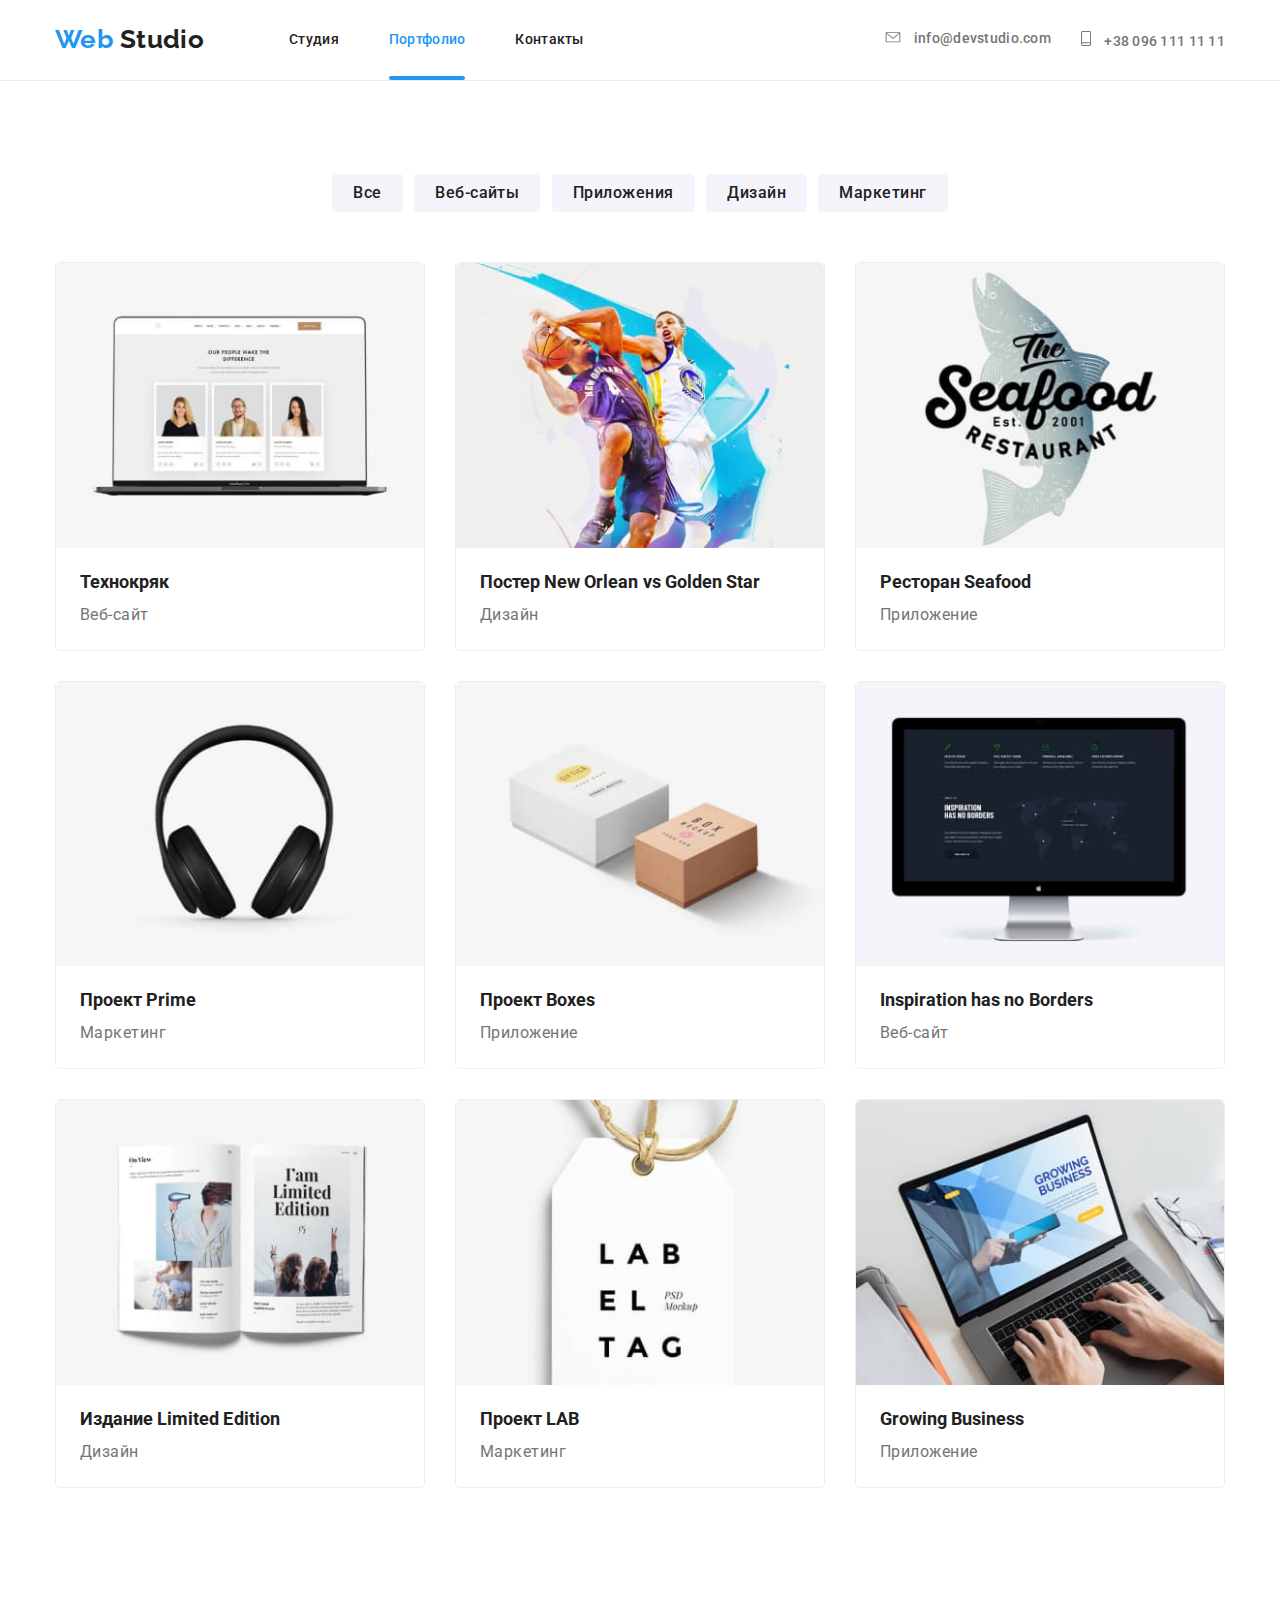
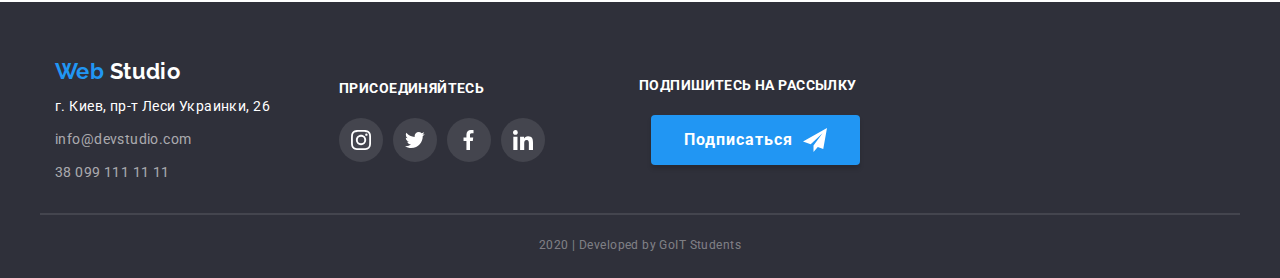
==== portfolio.html @ a3f56212 "Создан и склонирован новый репозиторий" ====
<!DOCTYPE html>
<html lang="en">
  <head>
    <meta charset="UTF-8" />
    <meta name="viewport" content="width=device-width, initial-scale=1.0" />
    <title>Portfolio</title>
    <link
      href="https://fonts.googleapis.com/css2?family=Raleway:wght@700&family=Roboto:wght@500;700;900&display=swap"
      rel="stylesheet"
    />
    <link
      rel="stylesheet"
      href="https://cdnjs.cloudflare.com/ajax/libs/modern-normalize/0.6.0/modern-normalize.min.css"
    />
    <link rel="stylesheet" href="./css/styles.css" />
  </head>
  <body class="body">
    <!--Заголовок-->
    <header class="page-header">
      <div class="container header-flex">
        <div class="header-nav">
          <!--Лого-->
          <nav class="main-nav">
            <a href="./index.html" class="logo">
              <span class="logo-accent">Web</span>
              Studio
            </a>

            <!--Ссылки-->
            <ul class="site-nav list">
              <li class="item">
                <a href="index.html" class="link">Студия</a>
              </li>
              <li class="item">
                <a href="portfolio.html" class="link current">Портфолио</a>
              </li>
              <li class="item"><a href="" class="link">Контакты</a></li>
            </ul>
          </nav>
        </div>

        <!--Контакты (форма)-->
        <ul class="auth-nav list">
          <li class="item">
            <a href="mailto:info@devstudio.com" class="link">
              <svg class="mailto" width="16px" height="11px">
                <use href="./images/sprite.svg#icon-mail"></use>
              </svg>
              info@devstudio.com</a
            >
          </li>
          <li class="item">
            <a href="tel:+380961111111" class="link">
              <svg class="mailto" width="10px" height="15px">
                <use href="./images/sprite.svg#icon-phone"></use>
              </svg>
              +38 096 111 11 11</a
            >
          </li>
        </ul>
      </div>
    </header>

    <main>
      <!--Главный блок-->
      <section class="portfolio">
        <div class="container">
          <!--Скрываемый заголовок-->
          <div class="button-nav">
            <button type="button" class="nav">Все</button>
            <button type="button" class="nav">Веб-сайты</button>
            <button type="button" class="nav">Приложения</button>
            <button type="button" class="nav">Дизайн</button>
            <button type="button" class="nav">Маркетинг</button>
          </div>

          <div class="web-blocks">
            <ul class="web-list list">
              <!--Веб-сайт-->
              <li class="block">
                <a href="" class="servises">
                  <img
                    src="./images/portfolio/texno.jpg"
                    alt="Лица"
                    width="370"
                    height="294"
                  />
                  <p class="desc">
                    Технокряк это современная площадка распространения
                    коронавируса. Компании используют эту платформу для
                    цифрового шпионажа и атак на защищённые сервера конкурентов.
                  </p>
                  <div class="block-content">
                    <h2 class="title">Технокряк</h2>
                    <p class="text">Веб-сайт</p>
                  </div>
                </a>
              </li>

              <!--Постер-->
              <li class="block">
                <a href="" class="servises">
                  <img
                    src="./images/portfolio/veb.jpg"
                    alt="Дизайн"
                    width="370"
                    height="294"
                  />
                  <p class="desc">
                    Технокряк это современная площадка распространения
                    коронавируса. Компании используют эту платформу для
                    цифрового шпионажа и атак на защищённые сервера конкурентов.
                  </p>
                  <div class="block-content">
                    <h2 class="title">Постер New Orlean vs Golden Star</h2>
                    <p class="text">Дизайн</p>
                  </div>
                </a>
              </li>

              <!--Ресторан-->
              <li class="block">
                <a href="" class="servises">
                  <img
                    src="./images/portfolio/restaurant.jpg"
                    alt="Ресторан"
                    width="370"
                    height="294"
                  />
                  <p class="desc">
                    Технокряк это современная площадка распространения
                    коронавируса. Компании используют эту платформу для
                    цифрового шпионажа и атак на защищённые сервера конкурентов.
                  </p>
                  <div class="block-content">
                    <h2 class="title">Ресторан Seafood</h2>
                    <p class="text">Приложение</p>
                  </div>
                </a>
              </li>

              <!--Маркетинг-->
              <li class="block">
                <a href="" class="servises">
                  <img
                    src="./images/portfolio/headphones.jpg"
                    alt="Наушники"
                    width="370"
                    height="294"
                  />
                  <p class="desc">
                    Технокряк это современная площадка распространения
                    коронавируса. Компании используют эту платформу для
                    цифрового шпионажа и атак на защищённые сервера конкурентов.
                  </p>
                  <div class="block-content">
                    <h2 class="title">Проект Prime</h2>
                    <p class="text">Маркетинг</p>
                  </div>
                </a>
              </li>

              <!--Приложение-->
              <li class="block">
                <a href="" class="servises">
                  <img
                    src="./images/portfolio/box.jpg"
                    alt="Коробки"
                    width="370"
                    height="294"
                  />
                  <p class="desc">
                    Технокряк это современная площадка распространения
                    коронавируса. Компании используют эту платформу для
                    цифрового шпионажа и атак на защищённые сервера конкурентов.
                  </p>
                  <div class="block-content">
                    <h2 class="title">Проект Boxes</h2>
                    <p class="text">Приложение</p>
                  </div>
                </a>
              </li>

              <!--Монитор-->
              <li class="block">
                <a href="" class="servises">
                  <img
                    src="./images/portfolio/monitor.jpg"
                    alt="Монитор"
                    width="370"
                    height="294"
                  />
                  <p class="desc">
                    Технокряк это современная площадка распространения
                    коронавируса. Компании используют эту платформу для
                    цифрового шпионажа и атак на защищённые сервера конкурентов.
                  </p>
                  <div class="block-content">
                    <h2 class="title">Inspiration has no Borders</h2>
                    <p class="text">Веб-сайт</p>
                  </div>
                </a>
              </li>

              <!--Журнал-->
              <li class="block">
                <a href="" class="servises">
                  <img
                    src="./images/portfolio/magazine.jpg"
                    alt="Журнал"
                    width="370"
                    height="294"
                  />
                  <p class="desc">
                    Технокряк это современная площадка распространения
                    коронавируса. Компании используют эту платформу для
                    цифрового шпионажа и атак на защищённые сервера конкурентов.
                  </p>
                  <div class="block-content">
                    <h2 class="title">Издание Limited Edition</h2>
                    <p class="text">Дизайн</p>
                  </div>
                </a>
              </li>

              <!--Ярлык-->
              <li class="block">
                <a href="" class="servises">
                  <img
                    src="./images/portfolio/label.jpg"
                    alt="Ярлык"
                    width="370"
                    height="294"
                  />
                  <p class="desc">
                    Технокряк это современная площадка распространения
                    коронавируса. Компании используют эту платформу для
                    цифрового шпионажа и атак на защищённые сервера конкурентов.
                  </p>
                  <div class="block-content">
                    <h2 class="title">Проект LAB</h2>
                    <p class="text">Маркетинг</p>
                  </div>
                </a>
              </li>

              <!--Ноут-->
              <li class="block">
                <a href="" class="servises list">
                  <img
                    src="./images/portfolio/laptop.jpg"
                    alt="Ноутбук"
                    width="370"
                    height="294"
                  />
                  <p class="desc">
                    Технокряк это современная площадка распространения
                    коронавируса. Компании используют эту платформу для
                    цифрового шпионажа и атак на защищённые сервера конкурентов.
                  </p>
                  <div class="block-content">
                    <h2 class="title">Growing Business</h2>
                    <p class="text">Приложение</p>
                  </div>
                </a>
              </li>
            </ul>
          </div>
        </div>
      </section>
    </main>

    <!--Футер-->
    <footer class="page-footer">
      <div class="container footer">
        <!--Логотип-->
        <div class="address">
          <a href="./index.html" class="logotip">
            <span class="logotip-accent">Web</span>
            <span class="logo-main">Studio</span>
          </a>

          <address class="footer-contacts">
            <p class="footer-addr">г. Киев, пр-т Леси Украинки, 26</p>
            <!--Контакты-->
            <p class="footer-mail">info@devstudio.com</p>
            <p class="footer-number">38 099 111 11 11</p>
          </address>
        </div>

        <!--Cоиальные сети-->
        <div class="join-in">
          <h2 class="label">присоединяйтесь</h2>
          <ul class="social-links list">
            <li class="footer-socials">
              <a
                href="https://www.instagram.com/"
                class="link"
                aria-label="Ссылка на Instagram"
              >
                <svg class="footer-icon">
                  <use href="./images/sprite.svg#icon-instagram"></use>
                </svg>
              </a>
            </li>
            <li class="footer-socials">
              <a
                href="https://twitter.com/"
                class="link"
                aria-label="Ссылка на Twiter"
              >
                <svg class="footer-icon">
                  <use href="./images/sprite.svg#icon-twitter"></use>
                </svg>
              </a>
            </li>
            <li class="footer-socials">
              <a
                href="https://www.facebook.com/"
                class="link"
                aria-label="Cсылка на Facebook"
              >
                <svg class="footer-icon">
                  <use href="./images/sprite.svg#icon-facebbok"></use>
                </svg>
              </a>
            </li>
            <li class="footer-socials">
              <a
                href="https://www.linkedin.com/"
                class="link"
                aria-label="Ссылка на LinkedIn"
              >
                <svg class="footer-icon">
                  <use href="./images/sprite.svg#icon-linkedin"></use>
                </svg>
              </a>
            </li>
          </ul>
        </div>

        <div class="subscribe-mail">
          <h2 class="label">подпишитесь на рассылку</h2>

          <div class="subscribe">
            <a class="button-primary"
              >Подписаться
              <svg class="button-subscribe" width="24" height="24">
                <use href="./images/sprite.svg#icon-icon-send"></use>
              </svg>
            </a>
          </div>
        </div>
      </div>
      <p class="copyright container">2020 | Developed by GoIT Students</p>
    </footer>
  </body>
</html>
---- css/styles.css ----
/* цвет основного текста #21212 */
/* вторичный цвет текса #757575 */
/* белый #FFFFFF */
/* акцент #2196F3 */
/* вторичный цвет фона #F5F4FA*/

html {
  box-sizing: border-box;
}

*,
*::before,
*::after {
  box-sizing: inherit;
}

img {
  display: block;
  max-width: 100%;
  height: auto;
}

/* Общие стили */
:root {
  --primary-text-color: #212121;
  --title-text-color: #757575;
  --accent-color: #2196f3;
  --complementary-color: #ffffff;
  --background-complementary-color: #757575;
  --cubic-color: cubic-bezier(0.4, 0, 0.2, 1);
  --main-icon-color: #afb1b8;
}

.body {
  background-color: #ffffff;
  color: var(--primary-text-color);

  font-family: Roboto, sans-serif;
  font-weight: 400;
  font-size: 14px;
  line-height: 1.14;
  letter-spacing: 0.03em;
  }

  /* Утилиты */

  .list {
  padding: 0;
  margin: 0;

  list-style-type: none;
}

.container {
  margin-right: auto;
  margin-left: auto;
  width: 1200px;
  padding-right: 15px;
  padding-left: 15px;
 
  /* border: 2px solid tomato; */
}

/* Logo */
.main-nav .logo {
  padding-top: 24px;
  padding-bottom: 25px;
}

.logo {
  color: var(--primary-text-color);

  font-family: Raleway, cursive;
  font-weight: 700;
  font-size: 26px;
  line-height: 1.19;
  text-decoration: none;
}

.logo-accent {
  color: var(--accent-color);
}

/* Page header */
.page-header {
  /* padding-top: 24px;
  padding-bottom: 25px; */
  border-bottom: 1px solid #ECECEC;
}

.header-flex {
  display: flex;
  align-items: center;
  justify-content: space-between;
}

.main-nav {
  display: flex;
  align-items: center;
}

/* Site nav */
.site-nav {
  display: flex;
  margin-left: 85px;
}

/* .site-nav .item {
  background-color: tomato;
} */

.site-nav .item:not(:last-child) {
  margin-right: 50px;
}

.site-nav .link {
  display: block;
  margin-top: auto;
  margin-bottom: auto;

  padding-top: 32px;
  padding-bottom: 32px;

  color: var(--primary-text-color);

  font-family: inherit;
  font-weight: 500;
  letter-spacing: 0.02em;
  text-decoration: none;

  position: relative;
  transition: 250ms cubic-bezier(0.4, 0, 0.2, 1);
}

.site-nav .link:hover,
.site-nav .link:focus {
  color: var(--accent-color);
}

.link.current {
  color: var(--accent-color);
}

.site-nav .link.current::after {
  color: var(--accent-color);
  content: "";
  position: absolute;
  bottom: 0;
  left: 0;
  background-color: var(--accent-color);
  width: 100%;
  height: 4px;
  border-radius: 2px;
}

/* Auth nav */
.auth-nav {
  margin-top: 0;
  margin-bottom: 0;
  padding-left: 0;
  display: flex;
  margin-left: auto;
  fill: var(--title-text-color);
  transition: fill 250ms var(--cubic), color 250ms var(--cubic);
}

.auth-nav .item + .item {
  margin-left: 30px;
}

.auth-nav .item {
  fill: var(--title-text-color);
  transition-property: color, fill;
  transition-duration: 250ms;
  transition: color 250ms cubic-bezier(0.4, 0, 0.2, 1), 
  fill 250ms cubic-bezier(0.4, 0, 0.2, 1);
  /* background-color: turquoise; */
}

.auth-nav .link {
  display: block;
  /* margin-left: auto; */

  color: var(--title-text-color);

  font-family: inherit;

  font-weight: 500;
  letter-spacing: 0.02em;
  text-decoration: none;
  fill: var(--title-text-color);
  transition: fill 250ms var(--cubic-color), color 250ms var(--cubic-color);
}

.auth-nav .mailto {
  transition: fill 250ms var(--cubic-color);
}


.mailto {
  fill: currentColor;
  margin-right: 10px; 

}

.auth-nav .link:hover,
.auth-nav .link:focus {
  color: var(--accent-color);
}

.mailto:hover,
.mailto:focus {
  fill: var(--accent-color);
}

/* Footer */

.page-footer {
  background-color: #2f303a;
}

.footer {
  padding-top: 57px;
  padding-bottom: 28px;
  align-items: center;
  display: flex;
  border-bottom: 1px solid rgba(255, 255, 255, 0.1);
}

/* Logo */

.page-footer .logotip {
  margin-bottom: 10px;
  padding: 0;

  color: var(--complementary-color);
}

.logotip {
  display: inline-block;
  text-decoration: none;
  font-family: "Raleway", sans-serif;
  font-weight: 700;
  font-size: 22px;
  line-height: 1.18;
}

.logotip-accent {
  color: var(--accent-color);

  font-family: Raleway, sans-serif;
  font-weight: 700;
  font-size: 22px;
  line-height: 1.18;
  text-decoration: none;
}

.page-footer .futer-accent {
  color: var(--accent-color);
}


/* Address */

.address {
margin-right: 69px;
}

.footer-contacts {
  font-style: normal;
  display: block;
  font-weight: 400;
  font-size: 14px;
  line-height: 1.71;
  letter-spacing: 0.03em;
}

.footer-addr {
  margin-top: 0;
  margin-bottom: 9px;
  color: var(--complementary-color);
  font-style: normal;
}

.footer-mail {
  margin-top: 0;
  margin-bottom: 9px;
  color: rgba(255, 255, 255, 0.6);
}

.footer-number {
  margin-top: 0;
  margin-bottom: 0;
  color: rgba(255, 255, 255, 0.6);
}


.footer-socials {
  background-color: #44454e;
  width: 44px;
  border-radius: 80%;
  margin-right: 10px;
  transition: background-color 250ms cubic-bezier(0.4, 0, 0.2, 1);
}

.footer-socials .link {
  display: flex;
  height: 44px;
  align-items: center;
  justify-content: center;
}

.footer-socials:last-child {
    margin-right: 0;
}

.footer-icon {
  fill: var(--complementary-color);
  width: 20px;
  height: 20px;
  display: inline-block;
  align-items: center;
}

.footer-socials:hover,
.footer-socials:focus {
  background-color: var(--accent-color);
}


/* Social */
.join-in {
  margin-right: 94px;
}

.join-in > .label {
  display: block;
  margin-top: auto;
  margin-bottom: 21px;

  color: var(--complementary-color);

  font-weight: 700;
  font-size: 14px;
  line-height: 1.14;
  text-transform: uppercase;
}

.subscribe-mail {
  margin-right: 12px;
}

.subscribe-mail .label {
  display: block;
  margin-top: auto;
  margin-bottom: 21px;
  color: var(--complementary-color);

  font-weight: 700;
  font-size: 14px;
  line-height: 1.14;
  text-transform: uppercase;
}

.button-subscribe {
  margin-left: 10px;
}

.social-links {
  display: flex;
  padding-left: 0;
  margin-bottom: 0;
}

/* временный цвет фона */

/* .social-links .link:hover {
  background-color: var(--accent-color);
}

.social-links .link.current {
  background-color: var(--accent-color);
} */

/* Button */
 
.copyright {
  margin-top: 0;
  margin-bottom: 0;
  padding-top: 18px;
  padding-bottom: 21px;

  border-top: 1px solid rgba(255, 255, 255, 0.1);
  color: rgba(255, 255, 255, 0.4);

  font-size: 12px;
  line-height: 2;
  text-align: center;

}

/* Стили для index.html */

/* Hero */

.hero {
  padding-top: 200px;
  padding-bottom: 200px;
  text-align: center;

  background-color: #757575;

  /* border: 2px solid lime; */
}

.overlay {
  min-height: 600px;
  max-width: 1600px;
  margin-left: auto;
  margin-right: auto;
  background-image: linear-gradient( to right, rgba(47, 48, 58, 0.8), rgba(47, 48, 58, 0.8) ), 
  url(../images/decorative-elements/Header-img.jpg);
  background-repeat: no-repeat;
  background-position: center;
 background-size: cover;
}

.hero-title {
  margin-top: 0;
  margin-bottom:46px;
 
  color: var(--complementary-color);

  font-weight: 900;
  font-size: 44px;
  line-height: 1.36;
  letter-spacing: 0.06em;
  text-transform: uppercase;
}

/* Button */

.button-primary1 {
  padding: 10px 32px;
  display: inline-block;
  border: 1px solid transparent;
  min-width: 200px;
  min-height: 50px;
  color: var(--complementary-color);
  background-color: var(--accent-color);
  text-decoration: none;
  font-weight: 700;
  font-size: 16px;
  line-height: 1.87;
  display: inline-block;
  letter-spacing: 0.06em;
  border-radius: 4px;
  box-shadow: 0px 4px 4px rgba(0, 0, 0, 0.15);
  text-align: center;
  cursor: pointer;
}

.button-primary {
  margin-left: 12px;
  padding: 10px 32px;

  display: flex;
  align-items: center;
  border: 1px solid transparent;
  min-width: 200px;
  height: 50px;

  color: var(--complementary-color);
  background-color: var(--accent-color);
  text-decoration: none;

  font-weight: 700;
  font-size: 16px;
  line-height: 1.87;
  letter-spacing: 0.06em;
  border-radius: 4px;
  box-shadow: 0px 4px 4px rgba(0, 0, 0, 0.15);

  text-align: center;

  cursor: pointer;
  overflow: hidden;
}


/* Section */
.section,
.section-team {
  padding-top: 94px;
  padding-bottom: 94px;
}

.section-title {
  margin-top: 0;
  margin-bottom: 50px;
  color: var(--primary-text-color);

  font-weight: 700;
  font-size: 36px;
  line-height: 1.17;
  text-align: center;
}

/* Features */
.section-advantages {
  padding-top: 94px;
  padding-bottom: 94px;
  border-bottom: 1px solid #ECECEC;
}

.container-features {
  margin-left: auto;
  margin-right: auto;
  width: 1200px;
  padding-left: 15px;
  padding-right: 15px;
}


.future-list {
  display: flex;
  justify-content: center;
  align-items: center;
}

.characteristics-div {

  margin-bottom: 30px;
  width: 270px;
  height: 120px;
  background: #F5F4FA;
  border-radius: 4px;
  display: flex;
  align-items: center;
  justify-content: center;
}

.characteristics-icon {
  width: 65px;
  height: 70px;
}

.features {
  width: calc((100% - 90px) / 4);
  min-width: 270px;
  display: block;
  box-sizing: border-box;
  margin: 0;
  margin-right: 0;
  text-align: center;
  justify-content: center;
}

.icons {
  width: 270px;
  height: 120px;
  background-color: #F5F4FA;
  margin-bottom: 30px;
  display: flex;
  align-items: center;
  justify-content: center;
}

.future-list .title {
  margin-top: 0;
  margin-bottom: 10px;
  text-align: left;

  color: var(--primary-text-color)
  
  font-weight: 700;
  text-transform: uppercase;
}

.future-list .link {
  color: var(--primary-text-color);
  background-color: var(--background-complementary-color);
}

.future-list .link:hover,
.future-list .link:focus {
  color: var(--complementary-color);
  background-color: var(--accent-color.);
}

.future-list .link.current {
  color: var(--complementary-color);
  background-color: var(--accent-color);
}

.future-list .text {
  margin: 0;

  display: inline-block;
  text-align: left;

  color: var(--title-text-color);
  
  font-size: 14px;
  line-height: 1.71;
}

.future-list .features + .features {
    margin-left: 30px;
}

/* Profile */
/* временный цвет */
.profile {
  display: flex;
  padding-left: 0px;
}

.profile .product-items + .product-items {
    margin-left: 30px;
}

.profile .product-items {
  position: relative;
  display: block;
}

.img {
    display: block;
    max-width: 100%;
    height: auto;
  }

.profile .subtitle {
  position: absolute;
  left: 0;
  bottom: 0;
  margin-top: 0;
  margin-bottom: 0; 
  width: 100%;
  margin: 0;
  padding-top: 27px;
  padding-bottom: 27px;

  color: var(--complementary-color);
  background: rgba(47, 48, 58, 0.8); 

  font-size: 14px;
  line-height: 1.14;
  font-weight: 700;
  text-align: center;
  text-transform: uppercase;
}

/* Team */

.section-team {
  background-color: #F5F4FA;
}

.team {
  display: flex;
  margin-top: 0;
  margin-bottom: 0;
  padding: 0;
  list-style-type: none;
}

.team .item {
  margin-top: 0;
  margin-bottom: 0;
  padding-top: 0;
  padding-bottom: 24px;
  text-align: center;
  box-shadow: 0px 2px 1px rgba(0, 0, 0, 0.2), 
  0px 1px 1px rgba(0, 0, 0, 0.14), 0px 1px 3px 
  rgba(0, 0, 0, 0.12);
  border-radius: 4px;

  background-color: #ffffff;
}

.team .item + .item {
  margin-left: 30px;
}

.team .team-img {
  margin-bottom: 30px;
}


.team .title{
  margin-top: 0;
  margin-bottom: 10px;
  color: var(--primary-text-color);

  font-weight: 500;
  font-size: 16px;
  line-height: 1.19;
  text-align: center;
}

.team .text {
  margin-top: 0px;
  margin-bottom: 28px;

  color: var(--title-text-color);

  font-size: 16px;
  line-height: 1.19;
  text-align: center;
}

.team .items {
  display: flex;
  padding-left: 0;
  justify-content: center;
}

.team-icon {
  margin-right: 10px;
  cursor: pointer;
}

.team-icon:last-child {
  margin-right: 0;
}

.link-socials {
  margin-right: 0;
  display: flex;
  width: 44px;
  height: 44px;
  align-items: center;
  justify-content: center;
  border-radius: 50%;
  fill: var(--main-icon-color);
  transition: fill 250ms cubic-bezier(0.4, 0, 0.2, 1), 
  background-color 250ms cubic-bezier(0.4, 0, 0.2, 1);
}

.link-socials:hover,
.link-socials:focus {
  background-color: var(--accent-color);
  fill: var(--complementary-color);
}

.items-social:hover,
.items-social:focus {
  color: var(--complementary-color);
}

.items-social{
  width: 20px;
  height: 20px;
  display: inline-block;
  align-items: center;
} 

.customers {
  margin-top: 0px;
  margin-bottom: 0px;
  padding: 0px;
  list-style-type: none;
  display: flex;
  justify-content: space-evenly;
}

.icon {
  display: flex;
  align-items: center;
  justify-content: center;
  width: 170px;
  height: 90px;
  border-radius: 4px;
  cursor: pointer;
  fill: var(--main-icon-color);
  border: 1px solid var(--main-icon-color);
  transition: border 250ms cubic-bezier(0.4, 0, 0.2, 1);
  transition: fill 250ms cubic-bezier(0.4, 0, 0.2, 1);
}

/* .company-logo {
  fill: #AFB1B8;
} */

.customers .icon {
  margin-left: 30px;
}

.customers .icon:first-child{
  margin-left: 0;
}

.icon:hover,
.icon:focus {
  border: 1px solid var(--accent-color);
  fill: var(--accent-color);
}

/* .company-logo:hover,
.company-logo:focus {
  fill: var(--accent-color);
}  */

/* Стили для portfolio.html */

/* Section */
.portfolio {
padding-top: 93px;
padding-bottom: 114px;
}

.portfolio {
  color: var(--primary-text-color);
}

.portfolio .nav {
  
  font-weight: 500;
  font-size: 16px;
  line-height: 1.63;
  text-align: center;
}

.portfolio .nav:hover,
.portfolio .nav:focus {
  color: var(--complementary-color);
  background-color: var(--accent-color);
}

.button-nav {
  margin-bottom: 50px;
 }

.button-nav > .nav:not(:last-child) {
  margin-left: 0;
  margin-right: 8px;
  cursor: pointer;
 }

 .nav {
  font-weight: 500;
  font-size: 16px;
  line-height: 1.62;
  text-align: center;
  letter-spacing: 0.03em;
  color: #212121;
  padding: 6px 21px;
  border-radius: 4px;
  border-style: none;
  background-color: #f5f4fa;
  transition: color 250ms cubic-bezier(0.4, 0, 0.2, 1), 
  background-color 250ms cubic-bezier(0.4, 0, 0.2, 1), 
  box-shadow 250ms cubic-bezier(0.4, 0, 0.2, 1);
 }
 
.container .button-nav {
  text-align: center;
 }

/* Web site */

.block-content .title {
  margin: 0;
  color: var(--primary-text-color);
  
  font-weight: 700;
  font-size: 18px;
  line-height: 2;
  letter-spacing: 0.06em;
}

.web-list {
  cursor: pointer;
  margin: 0px;
  padding: 0px;
  display: flex;
  flex-wrap: wrap;
  
  list-style-type: none;
}

.web-list .servises {
  /* background: url(portfolio-1.jpg);
  border-radius: 5px 5px 0px 0px; */

  text-decoration: none;
}

.block {
  position: relative;
  overflow: hidden;
  width: calc((100% - 60px) / 3);
  margin-right: 30px;
  margin-bottom: 30px;
  border: 1px solid #EEEEEE;
  border-radius: 5px;
  border-bottom: 1px solid #eeeeee;
  border-right: 1px solid #eeeeee;
  border-left: 1px solid #eeeeee;+
}

 .block:hover {
  box-sizing: border-box;
  box-shadow: 1px 4px 6px rgba(0, 0, 0, 0.16), 
  0px 4px 4px rgba(0, 0, 0, 0.06), 
  0px 1px 1px rgba(0, 0, 0, 0.12);
 }

 .desc {
  display:  flex;
  position: absolute;
  top: 0;
  left: 0;
  width: 100%;
  height: 100%;
  margin: 0;
  padding: 63px 24px;
  pointer-events: none;
  font-size: 18px;
  line-height: 1.56;
  color: var(--complementary-color);
  background-color: rgba(33, 150, 243, 0.9);
  transform: translateY(100%);
  transition: 250ms cubic-bezier(0.4, 0, 0.2, 1);
 } 

.block:hover .desc,
.block:focus .desc {
  transform: translateY(0);
}

.web-list .title {
  display: flex;
  margin: 0;
  text-align: center;
  justify-content: start;
  color: var(--primary-text-color);
  font-weight: 700;
  font-size: 18px;
  line-height: 2;
  letter-spacing: 0.06em;
}

.block-content {
  position: relative;
  overflow: hidden;
  background-color: #ffffff;;
}

.block:nth-child(3n) {
  margin-right: 0;
}

 /* .web-list .desc {
  padding: 0;
  margin: 0;
  
  display: none;
  /* font-size: 18px;
  line-height: 1.55; */
  /* letter-spacing: 0.03em; */
/* }  */ 

.web-list .block:nth-last-child(-n+3) {
    margin-bottom: 0;
}

.block-content{
  padding-top: 20px;
  padding-right: 24px;
  padding-left: 24px;
  padding-bottom: 20px;
  /* border-left: 1px solid #eeeeee; 
  border-right: 1px solid #eeeeee;
  border-bottom: 1px solid #eeeeee;  */
}

.block-content .title {
  margin-bottom: 4px;
  font-family: Roboto;
  font-style: normal;
  font-weight: bold;
  font-size: 18px;
  line-height: 1.55;
  letter-spacing: 0.03px;
  color: #212121;
}

.block .text {
  display: flex;
  margin: 0;
  text-align: center;
  justify-content: start;
  color: var(--title-text-color);
  font-weight: 400;
  font-size: 16px;
  line-height: 1.88;
  letter-spacing: 0.03em;
}
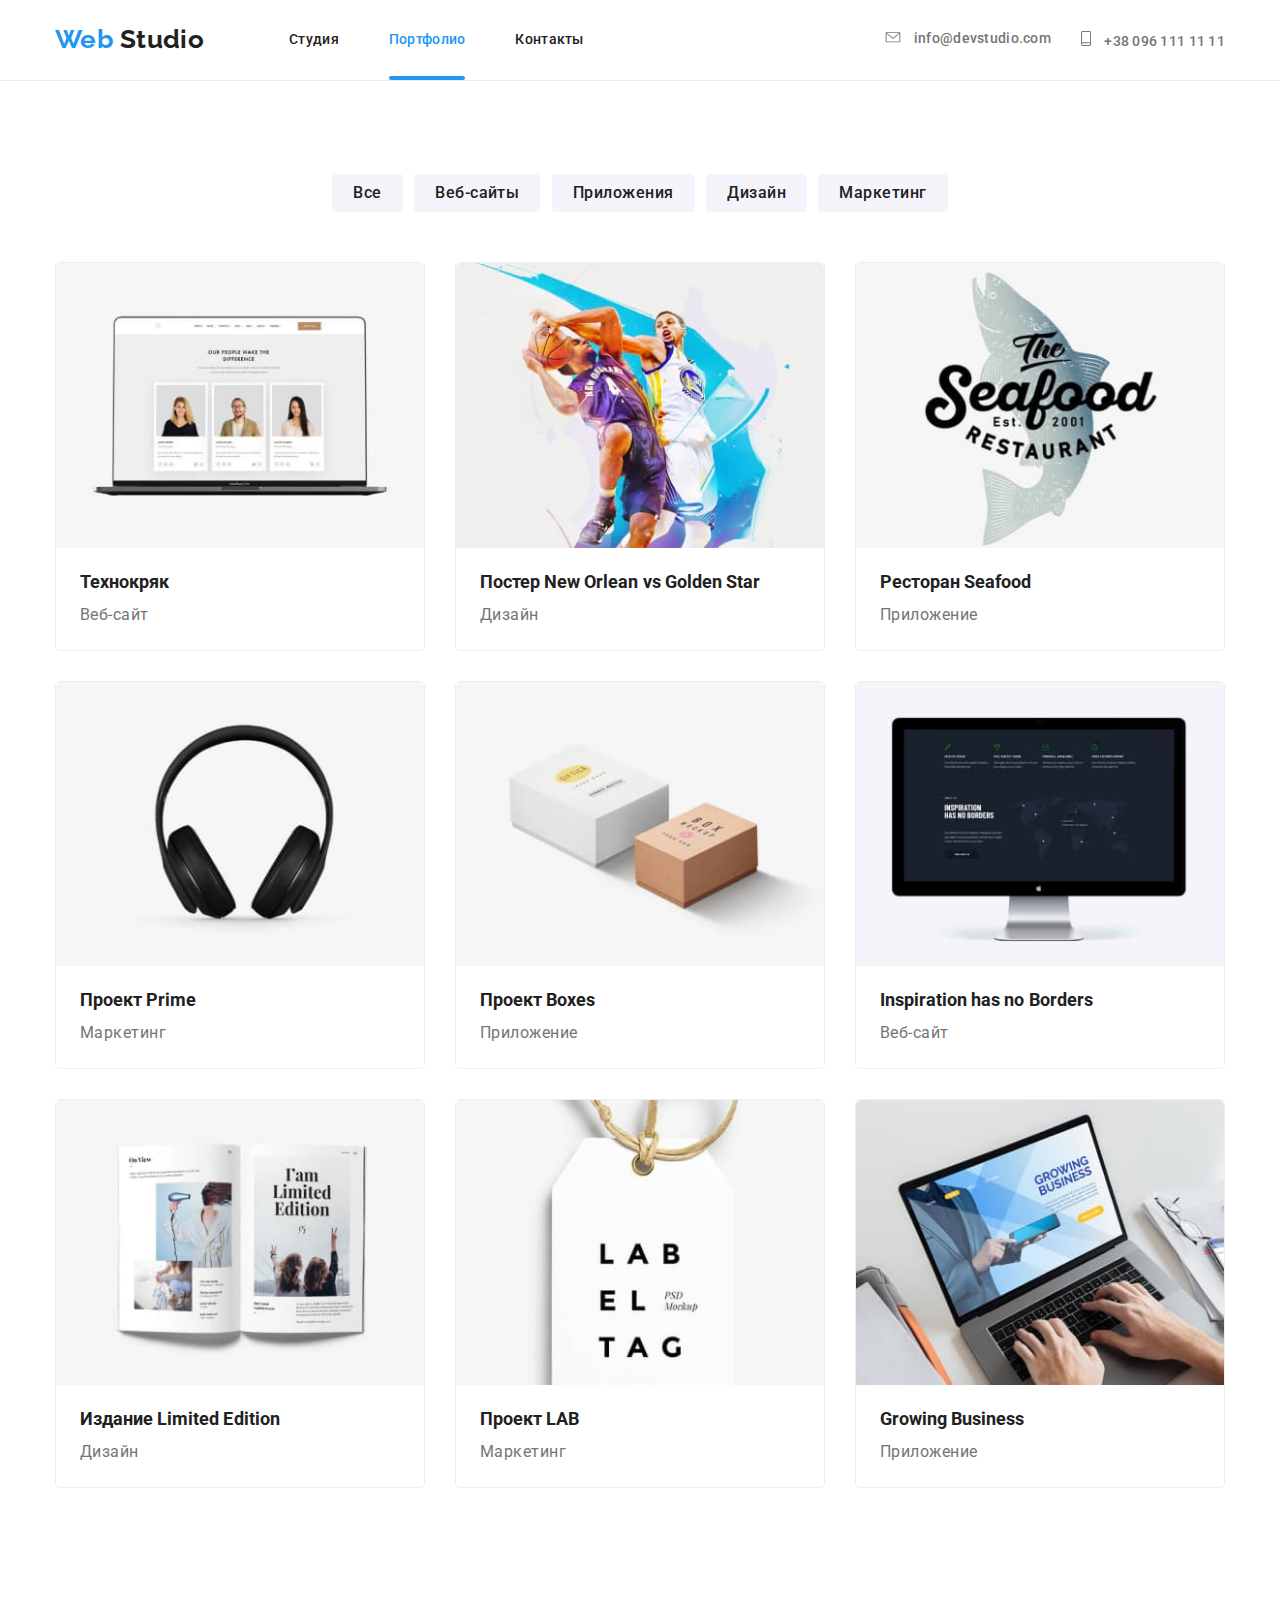
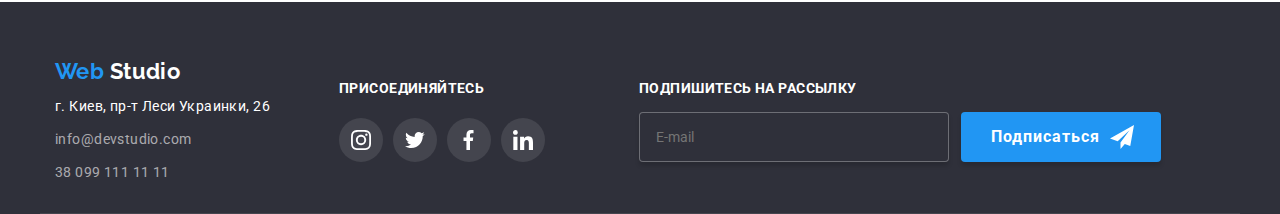
==== commit 4cc965b8: "Внесены данные по разметке модального окна с офорлением" ====
--- a/portfolio.html
+++ b/portfolio.html
@@ -271,88 +271,74 @@
     </main>
 
     <!--Футер-->
-    <footer class="page-footer">
-      <div class="container footer">
-        <!--Логотип-->
-        <div class="address">
-          <a href="./index.html" class="logotip">
-            <span class="logotip-accent">Web</span>
-            <span class="logo-main">Studio</span>
-          </a>
-
-          <address class="footer-contacts">
-            <p class="footer-addr">г. Киев, пр-т Леси Украинки, 26</p>
-            <!--Контакты-->
-            <p class="footer-mail">info@devstudio.com</p>
-            <p class="footer-number">38 099 111 11 11</p>
-          </address>
-        </div>
-
-        <!--Cоиальные сети-->
-        <div class="join-in">
-          <h2 class="label">присоединяйтесь</h2>
-          <ul class="social-links list">
-            <li class="footer-socials">
-              <a
-                href="https://www.instagram.com/"
-                class="link"
-                aria-label="Ссылка на Instagram"
-              >
-                <svg class="footer-icon">
-                  <use href="./images/sprite.svg#icon-instagram"></use>
-                </svg>
-              </a>
-            </li>
-            <li class="footer-socials">
-              <a
-                href="https://twitter.com/"
-                class="link"
-                aria-label="Ссылка на Twiter"
-              >
-                <svg class="footer-icon">
-                  <use href="./images/sprite.svg#icon-twitter"></use>
-                </svg>
-              </a>
-            </li>
-            <li class="footer-socials">
-              <a
-                href="https://www.facebook.com/"
-                class="link"
-                aria-label="Cсылка на Facebook"
-              >
-                <svg class="footer-icon">
-                  <use href="./images/sprite.svg#icon-facebbok"></use>
-                </svg>
-              </a>
-            </li>
-            <li class="footer-socials">
-              <a
-                href="https://www.linkedin.com/"
-                class="link"
-                aria-label="Ссылка на LinkedIn"
-              >
-                <svg class="footer-icon">
-                  <use href="./images/sprite.svg#icon-linkedin"></use>
-                </svg>
-              </a>
-            </li>
-          </ul>
-        </div>
-
-        <div class="subscribe-mail">
-          <h2 class="label">подпишитесь на рассылку</h2>
-
-          <div class="subscribe">
-            <a class="button-primary"
-              >Подписаться
+  <footer class="page-footer">
+    <div class="container footer">
+      <!--Логотип-->
+      <div class="address">
+        <a href="./index.html" class="logotip">
+          <span class="logotip-accent">Web</span>
+          <span class="logo-main">Studio</span>
+        </a>
+  
+        <address class="footer-contacts">
+          <p class="footer-addr">г. Киев, пр-т Леси Украинки, 26</p>
+          <!--Контакты-->
+          <p class="footer-mail">info@devstudio.com</p>
+          <p class="footer-number">38 099 111 11 11</p>
+        </address>
+      </div>
+  
+      <!--Cоиальные сети-->
+      <div class="join-in">
+        <h2 class="label">присоединяйтесь</h2>
+        <ul class="social-links list">
+          <li class="footer-socials">
+            <a href="https://www.instagram.com/" class="link" aria-label="Ссылка на Instagram">
+              <svg class="footer-icon">
+                <use href="./images/sprite.svg#icon-instagram"></use>
+              </svg>
+            </a>
+          </li>
+          <li class="footer-socials">
+            <a href="https://twitter.com/" class="link" aria-label="Ссылка на Twiter">
+              <svg class="footer-icon">
+                <use href="./images/sprite.svg#icon-twitter"></use>
+              </svg>
+            </a>
+          </li>
+          <li class="footer-socials">
+            <a href="https://www.facebook.com/" class="link" aria-label="Cсылка на Facebook">
+              <svg class="footer-icon">
+                <use href="./images/sprite.svg#icon-facebbok"></use>
+              </svg>
+            </a>
+          </li>
+          <li class="footer-socials">
+            <a href="https://www.linkedin.com/" class="link" aria-label="Ссылка на LinkedIn">
+              <svg class="footer-icon">
+                <use href="./images/sprite.svg#icon-linkedin"></use>
+              </svg>
+            </a>
+          </li>
+        </ul>
+      </div>
+  
+      <div class="subscribe-mail">
+        <label class="label-mail" for="mail-form">подпишитесь на рассылку</label>
+        <div class="subscribe">
+          </label>
+          <div class="mail-form-wrap">
+            <input class="mail-form" type="email" name="email" id="mail-form" placeholder="E-mail">
+            <button class="button-primary">Подписаться
               <svg class="button-subscribe" width="24" height="24">
                 <use href="./images/sprite.svg#icon-icon-send"></use>
               </svg>
-            </a>
+              </a>
           </div>
         </div>
       </div>
-      <p class="copyright container">2020 | Developed by GoIT Students</p>
-    </footer>
+      <!-- <p class="copyright container">2020 | Developed by GoIT Students</p> -->
+  </footer>
   </body>
+  <script src="./js/modal.js"></script>
 </html>
--- a/css/styles.css
+++ b/css/styles.css
@@ -343,23 +343,42 @@
   font-weight: 700;
   font-size: 14px;
   line-height: 1.14;
+  letter-spacing: 0.03em;
   text-transform: uppercase;
 }
-
+/* 
 .subscribe-mail {
   margin-right: 12px;
-}
-
-.subscribe-mail .label {
+} */
+
+.subscribe-mail .label-mail {
   display: block;
   margin-top: auto;
-  margin-bottom: 21px;
+  margin-bottom: 15px;
   color: var(--complementary-color);
 
   font-weight: 700;
   font-size: 14px;
   line-height: 1.14;
+  letter-spacing: 0.03em;
   text-transform: uppercase;
+}
+
+.mail-form {
+  display: inline-block;
+  min-width: 310px;
+  height: 50px;
+  padding: 15px 16px;
+  border: 1px solid rgba(255,255,255,0.3);
+  box-shadow: 0px 4px 4px rgba(0,0,0,0.15);
+  border-radius: 4px;
+  color: var(--complementary-color);
+  background-color: #2f303a;
+  outline: none;
+}
+
+.mail-form-wrap {
+  display: flex;
 }
 
 .button-subscribe {
@@ -462,7 +481,10 @@
 
 .button-primary {
   margin-left: 12px;
-  padding: 10px 32px;
+  padding-top: 10px;
+  padding-right: 10px;
+  padding-bottom: 10px;
+  padding-left: 29px;
 
   display: flex;
   align-items: center;
@@ -484,9 +506,8 @@
   text-align: center;
 
   cursor: pointer;
-  overflow: hidden;
-}
-
+  overflow: hidden; 
+}
 
 /* Section */
 .section,
@@ -964,7 +985,7 @@
 /* }  */ 
 
 .web-list .block:nth-last-child(-n+3) {
-    margin-bottom: 0;
+  margin-bottom: 0;
 }
 
 .block-content{
@@ -1000,6 +1021,282 @@
   letter-spacing: 0.03em;
 }
 
-
-
-
+ <!--Модальное окно-->
+
+ .backdrop {
+  position: fixed;
+  z-index: 20;
+  top: 0;
+  left: 0;
+  width: 100%;
+  height: 100%;
+  background-color: rgba(0, 0, 0, 0.5);
+  visibility: visible;
+  opacity: 1;
+  transform: translate(0%, 0%) scale(1.0);
+  transition: 250ms cubic-bezier(0.4, 0, 0.2, 1);
+}
+
+.backdrop.is-hidden {
+  opacity: 0;
+  pointer-events: none;
+  transform: translate(0%, 0%) scale(1.2);
+}
+
+.modal {
+  position: absolute;
+  width: 528px;
+  height: 581px;
+  box-sizing: border-box;
+
+  top: 50%;
+  left: 50%;
+
+
+  background-color: var(--complementary-color);
+  box-shadow: 0px 2px 1px rgba(0, 0, 0, 0.2), 
+  0px 1px 1px rgba(0, 0, 0, 0.14), 
+  0px 1px 3px rgba(0, 0, 0, 0.12);
+  border-radius: 4px;
+  transform: translate(-50%, -50%) scale(1);
+}
+
+.backdrop.is-hidden .modal {
+  transform: translate(-50%, -50%) scale(1);
+}
+
+.close-button {
+  position: absolute;
+  top: 15px;
+  right: 15px;
+
+  width: 30px;
+  height: 30px;
+
+  background-color: var(--complementary-color);
+  background-position: center;
+  background-repeat: no-repeat;
+  cursor: pointer;
+  border-radius: 50%;
+  border: 1px solid transparent;
+  box-shadow: 0px 2px 1px rgba(0, 0, 0, 0.2), 
+  0px 1px 1px rgba(0, 0, 0, 0.14), 
+  0px 1px 3px rgba(0, 0, 0, 0.12);
+  fill: var(--accent-color);
+  transform: translate(25%, -25%) scale(1);
+  transition: 250ms cubic-bezier(0.4, 0, 0.2, 1);
+}
+
+.close-button:hover {
+  border: 1px solid var(--accent-color);
+  fill:var(--accent-color);
+  transform: translate(25%, -25%) scale(1.2);
+  transition: 250ms cubic-bezier(0.4, 0, 0.2, 1);
+}
+
+.form {
+  padding: 40px;
+}
+
+.form-paragraph {
+  display: inline-block;
+  margin-top: 0;
+  margin-bottom: 30px;
+  font-weight: 700;
+  font-size: 20px;
+  line-height: 1.15;
+  text-align: center;
+}
+
+.form-container {
+  margin-bottom: 20px;
+  padding: 0px;
+}
+
+.form-container .form-label:not(:last-child) {
+  margin-bottom: 28px;
+}
+
+.form-container .form-label,
+.form-container .form-field {
+  position: relative;
+  display: flex;
+  width: 448px;
+  height: 40px;
+  border: 1px solid transparent;
+  border-radius: 4px;
+  font-weight: 400;
+  font-size: 14px;
+  line-height: 1,15px;
+  letter-spacing: 0.01em;
+}
+
+.form-input {
+  display: block;
+  width: 448px;
+  border: 1px solid rgba(33, 33, 33, 0.2);
+  border-radius: 4px;
+  padding: 0px;
+  padding-left: 42px;
+}
+
+.icon-svg {
+  position: absolute;
+  left: 0;
+  top: 12px;
+  fill: var(--primary-text-color);
+  transition: fill 250ms cubic-bezier(0.4, 0, 0.2, 1);
+}
+
+.madal-icon {
+  border: none;
+  fill: var(--primary-text-color);
+  transition: fill 250ms cubic-bezier(0.4, 0, 0.2, 1);
+}
+
+.form-span {
+  position: absolute;
+  display: inline-block;
+  color: var(--title-text-color);
+  top: 0px;
+  left: 42px;
+  margin-bottom: 0;
+  font-size: 14px;
+  letter-spacing: 0.01em;
+  transform-origin: left;
+  transform: translate(0px, 12px);
+  transition: transform 250ms cubic-bezier(0.4, 0, 0.2, 1);
+}
+
+.form-label:active .form-span,
+.form-label:hover .form-span,
+.form-input:not(:placeholder-shown) ~ .form-span {
+  color: var(--accent-color);
+  transform: translate(-26px, -20px);
+  transition: transform 250ms cubic-bezier(0.4, 0, 0.2, 1), 
+  color 250ms cubic-bezier(0.4, 0, 0.2, 1);
+}
+
+.form-field:active .form-koment,
+.form-field:hover .form-koment,
+.form-input:not(:placeholder-shown) ~ .form-koment {
+  color: var(--accent-color);
+  transform: translate(-26px, -20px);
+  transition: transform 250ms cubic-bezier(0.4, 0, 0.2, 1), color 250ms cubic-bezier(0.4, 0, 0.2, 1);
+}
+
+.form-input:active,
+.form-input:hover {
+  border: 1px solid var(--accent-color);
+  transition: border 250ms cubic-bezier(0.4, 0, 0.2, 1);
+}
+
+.form-label:active .icon-svg,
+.form-label:hover .icon-svg {
+  position: absolute;
+  left: 18px;
+  top: 12px;
+  fill: var(--primary-text-color);
+  transition: fill 250ms cubic-bezier(0.4, 0, 0.2, 1);
+}
+
+.form-label:active,
+.form-label:hover {
+  fill: var(--accent-color);
+  transition: fill 250ms cubic-bezier(0.4, 0, 0.2, 1);
+}
+
+.form-koment {
+  position: absolute;
+  display: inline-block;
+  color: var(--title-text-color);
+  top: 0px;
+  left: 16px;
+  margin-bottom: 0;
+  font-size: 14px;
+  letter-spacing: 0.01em;
+  transform-origin: left;
+  transform: translate(0px, 12px);
+  transition: transform 250ms cubic-bezier(0.4, 0, 0.2, 1);
+}
+
+.form-container .form-field:nth-child(4) {
+  height: 120px;
+}
+
+.form-field .comment {
+  resize: none;
+  margin-bottom: 0;
+  padding: 12px 16px;
+}
+
+.form-agreement {
+  position: relative;
+  margin-bottom: 30px;
+  text-align: left;
+  
+  font-weight: normal;
+  font-size: 14px;
+  line-height: 1.7;
+}
+
+.checkbox-label .form-field{
+  display: inline-block;
+  align-items: center;
+}
+
+.checkbox-input {
+  margin: -1px;
+  border: 0;
+  padding: 0;
+  clip: rect(0 0 0 0);
+  overflow: hidden;
+  appearance: none;
+    -moz-appearance: none;
+    -webkit-appearance: none;
+  position: absolute;
+}
+
+.icon-text {
+  padding-left: 36px;
+  padding-bottom: 0px;
+}
+
+.icon-check {
+  position: absolute;
+  top: 5px;
+  left: 13px;
+  width: 13px;
+  height: 13px;
+  border: 2px solid var(--accent-color);
+  border-radius: 2px;
+  transition: 250ms cubic-bezier(0.4, 0, 0.2, 1);
+}
+
+.button-submit {
+  width: 200px;
+  height: 50px;
+  padding-top: 10px;
+  padding-right: 55px;
+  padding-bottom: 10px;
+  padding-left: 56px;
+   
+  font-weight: 400;
+  font-size: 16px;
+  line-height: 1.88;
+  text-align: center;
+  color: var(--complementary-color);
+  background-color: #2196F3;
+  box-shadow: 0px 4px 4px rgba(0, 0, 0, 0.15);
+  border-radius: 4px;
+  border:#2196F3;
+  cursor: pointer;
+}
+
+
+
+
+
+
+
+
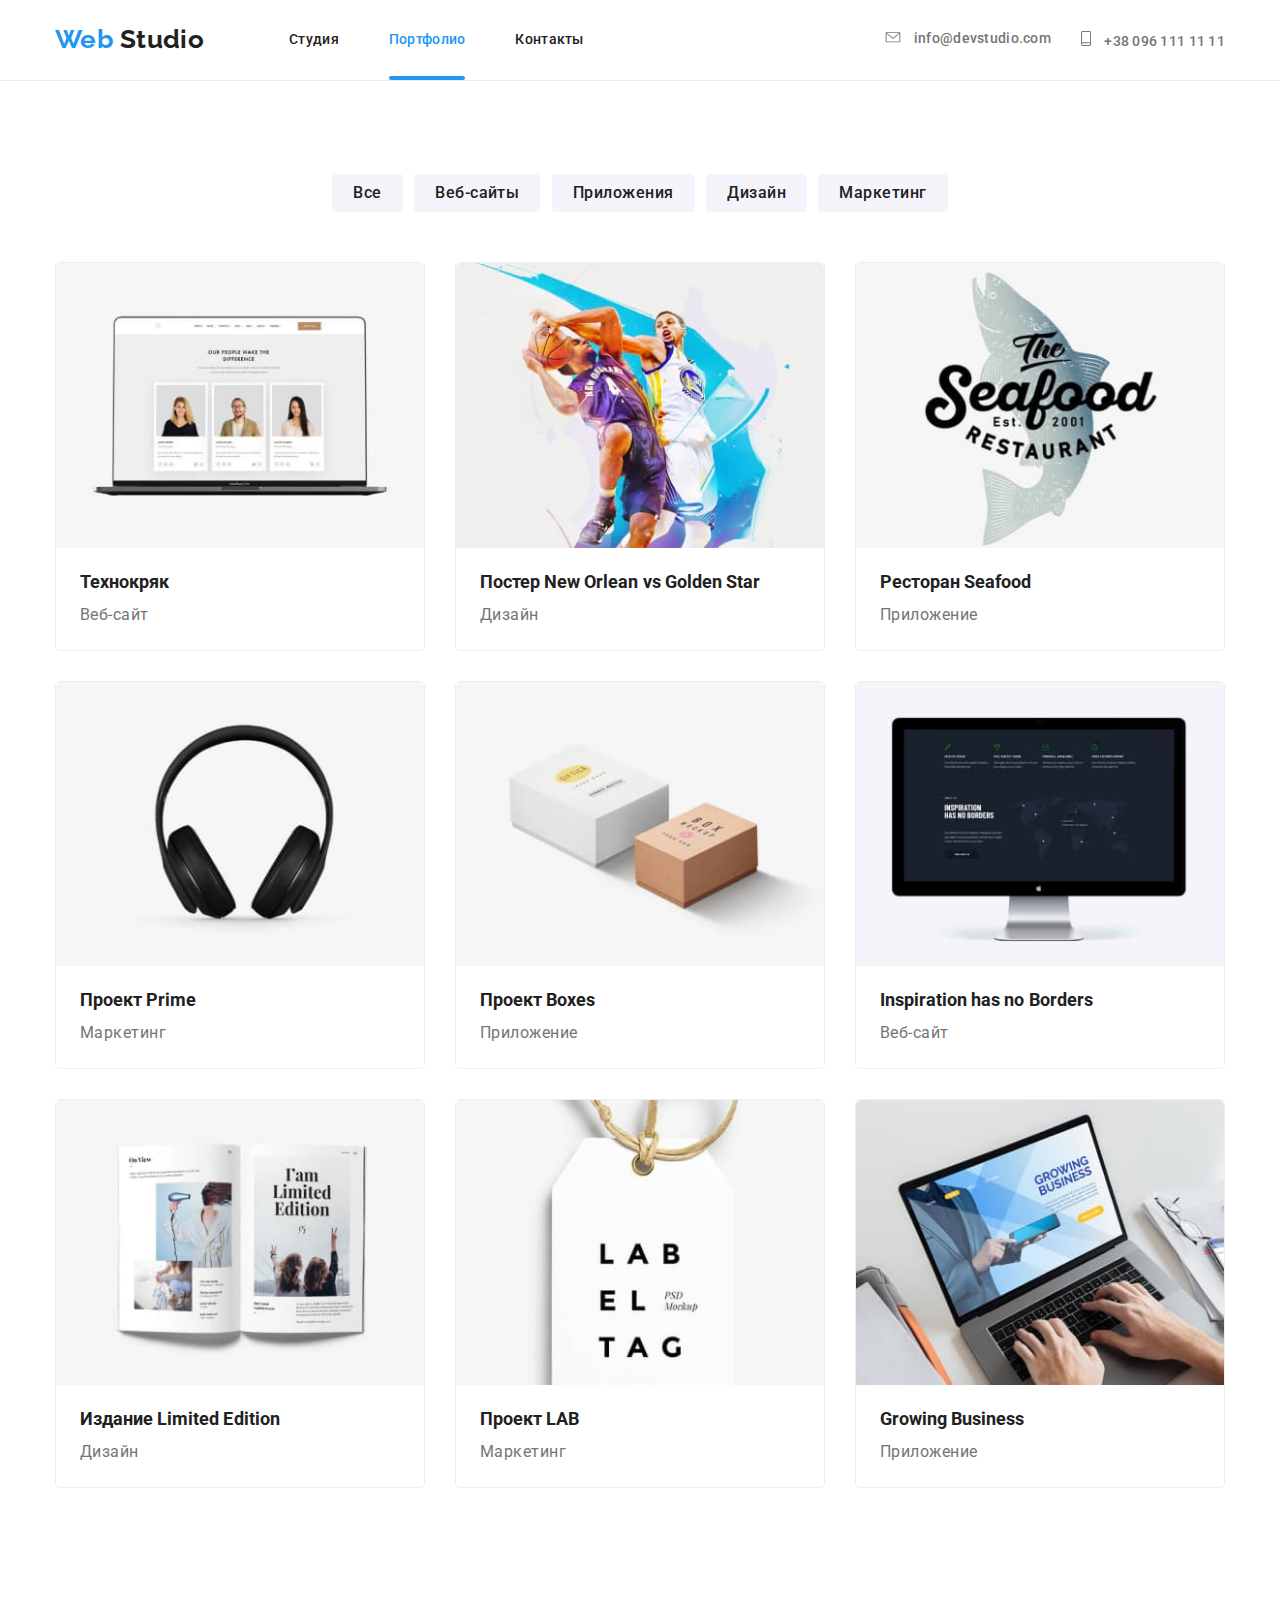
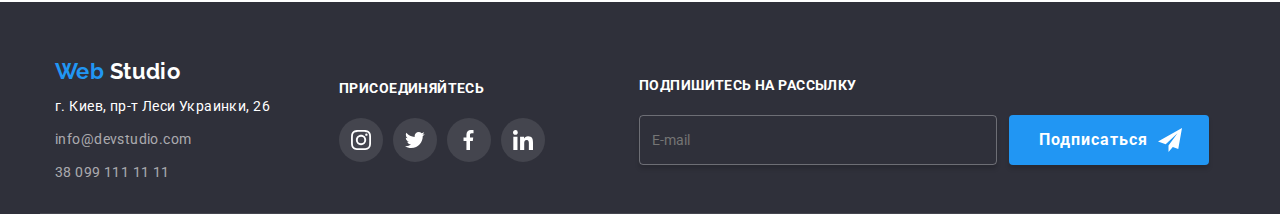
==== commit 05361fa9: "Исправлены ошибки" ====
--- a/portfolio.html
+++ b/portfolio.html
@@ -271,59 +271,60 @@
     </main>
 
     <!--Футер-->
-  <footer class="page-footer">
-    <div class="container footer">
-      <!--Логотип-->
-      <div class="address">
-        <a href="./index.html" class="logotip">
-          <span class="logotip-accent">Web</span>
-          <span class="logo-main">Studio</span>
-        </a>
-  
-        <address class="footer-contacts">
-          <p class="footer-addr">г. Киев, пр-т Леси Украинки, 26</p>
-          <!--Контакты-->
-          <p class="footer-mail">info@devstudio.com</p>
-          <p class="footer-number">38 099 111 11 11</p>
-        </address>
-      </div>
-  
-      <!--Cоиальные сети-->
-      <div class="join-in">
-        <h2 class="label">присоединяйтесь</h2>
-        <ul class="social-links list">
-          <li class="footer-socials">
-            <a href="https://www.instagram.com/" class="link" aria-label="Ссылка на Instagram">
-              <svg class="footer-icon">
-                <use href="./images/sprite.svg#icon-instagram"></use>
-              </svg>
-            </a>
-          </li>
-          <li class="footer-socials">
-            <a href="https://twitter.com/" class="link" aria-label="Ссылка на Twiter">
-              <svg class="footer-icon">
-                <use href="./images/sprite.svg#icon-twitter"></use>
-              </svg>
-            </a>
-          </li>
-          <li class="footer-socials">
-            <a href="https://www.facebook.com/" class="link" aria-label="Cсылка на Facebook">
-              <svg class="footer-icon">
-                <use href="./images/sprite.svg#icon-facebbok"></use>
-              </svg>
-            </a>
-          </li>
-          <li class="footer-socials">
-            <a href="https://www.linkedin.com/" class="link" aria-label="Ссылка на LinkedIn">
-              <svg class="footer-icon">
-                <use href="./images/sprite.svg#icon-linkedin"></use>
-              </svg>
-            </a>
-          </li>
-        </ul>
-      </div>
-  
-      <div class="subscribe-mail">
+<footer class="page-footer">
+  <div class="container footer">
+    <!--Логотип-->
+    <div class="address">
+      <a href="./index.html" class="logotip">
+        <span class="logotip-accent">Web</span>
+        <span class="logo-main">Studio</span>
+      </a>
+
+      <address class="footer-contacts">
+        <p class="footer-addr">г. Киев, пр-т Леси Украинки, 26</p>
+        <!--Контакты-->
+        <p class="footer-mail">info@devstudio.com</p>
+        <p class="footer-number">38 099 111 11 11</p>
+      </address>
+    </div>
+
+    <!--Cоиальные сети-->
+    <div class="join-in">
+      <h2 class="label">присоединяйтесь</h2>
+      <ul class="social-links list">
+        <li class="footer-socials">
+          <a href="https://www.instagram.com/" class="link" aria-label="Ссылка на Instagram">
+            <svg class="footer-icon">
+              <use href="./images/sprite.svg#icon-instagram"></use>
+            </svg>
+          </a>
+        </li>
+        <li class="footer-socials">
+          <a href="https://twitter.com/" class="link" aria-label="Ссылка на Twiter">
+            <svg class="footer-icon">
+              <use href="./images/sprite.svg#icon-twitter"></use>
+            </svg>
+          </a>
+        </li>
+        <li class="footer-socials">
+          <a href="https://www.facebook.com/" class="link" aria-label="Cсылка на Facebook">
+            <svg class="footer-icon">
+              <use href="./images/sprite.svg#icon-facebbok"></use>
+            </svg>
+          </a>
+        </li>
+        <li class="footer-socials">
+          <a href="https://www.linkedin.com/" class="link" aria-label="Ссылка на LinkedIn">
+            <svg class="footer-icon">
+              <use href="./images/sprite.svg#icon-linkedin"></use>
+            </svg>
+          </a>
+        </li>
+      </ul>
+    </div>
+
+    <div class="subscribe-mail">
+      <form class="js-speaker-form">
         <label class="label-mail" for="mail-form">подпишитесь на рассылку</label>
         <div class="subscribe">
           </label>
@@ -333,12 +334,13 @@
               <svg class="button-subscribe" width="24" height="24">
                 <use href="./images/sprite.svg#icon-icon-send"></use>
               </svg>
-              </a>
-          </div>
-        </div>
-      </div>
-      <!-- <p class="copyright container">2020 | Developed by GoIT Students</p> -->
-  </footer>
+            </button>
+      </form>
+    </div>
+  </div>
+  </div>
+  <!-- <p class="copyright container">2020 | Developed by GoIT Students</p> -->
+</footer>
   </body>
   <script src="./js/modal.js"></script>
 </html>
--- a/css/styles.css
+++ b/css/styles.css
@@ -60,6 +60,7 @@
  
   /* border: 2px solid tomato; */
 }
+
 
 /* Logo */
 .main-nav .logo {
@@ -327,6 +328,14 @@
   background-color: var(--accent-color);
 }
 
+.label {
+  margin-bottom: 20px;
+  display: block;
+  font-weight: 700;
+  line-height: 1.14;
+  text-transform: uppercase;
+  color: var(--complementary-color);
+}
 
 /* Social */
 .join-in {
@@ -351,30 +360,27 @@
   margin-right: 12px;
 } */
 
-.subscribe-mail .label-mail {
+.label-mail {
   display: block;
   margin-top: auto;
-  margin-bottom: 15px;
-  color: var(--complementary-color);
-
+  margin-bottom: 21px;
+  color: var(--complementary-color);
   font-weight: 700;
   font-size: 14px;
   line-height: 1.14;
-  letter-spacing: 0.03em;
   text-transform: uppercase;
 }
 
 .mail-form {
-  display: inline-block;
-  min-width: 310px;
+  padding: 18px 12px;
+  margin-right: 12px;
+  width: 358px;
   height: 50px;
-  padding: 15px 16px;
-  border: 1px solid rgba(255,255,255,0.3);
-  box-shadow: 0px 4px 4px rgba(0,0,0,0.15);
+  box-shadow: 0px 4px 4px rgba(0, 0, 0, 0.15);
   border-radius: 4px;
-  color: var(--complementary-color);
-  background-color: #2f303a;
-  outline: none;
+  border: 1px solid rgba(255, 255, 255, 0.3);
+  background-color: unset;
+  color: var(--complementary-color);
 }
 
 .mail-form-wrap {
@@ -480,7 +486,8 @@
 }
 
 .button-primary {
-  margin-left: 12px;
+  margin-left: 0;
+  margin-right: 0;
   padding-top: 10px;
   padding-right: 10px;
   padding-bottom: 10px;
@@ -1023,24 +1030,20 @@
 
  <!--Модальное окно-->
 
- .backdrop {
+.backdrop {
   position: fixed;
-  z-index: 20;
   top: 0;
   left: 0;
   width: 100%;
   height: 100%;
-  background-color: rgba(0, 0, 0, 0.5);
-  visibility: visible;
   opacity: 1;
   transform: translate(0%, 0%) scale(1.0);
-  transition: 250ms cubic-bezier(0.4, 0, 0.2, 1);
+  background-color: rgba(0, 0, 0, 0.5);
 }
 
 .backdrop.is-hidden {
   opacity: 0;
   pointer-events: none;
-  transform: translate(0%, 0%) scale(1.2);
 }
 
 .modal {
@@ -1051,7 +1054,7 @@
 
   top: 50%;
   left: 50%;
-
+  padding: 40px;
 
   background-color: var(--complementary-color);
   box-shadow: 0px 2px 1px rgba(0, 0, 0, 0.2), 
@@ -1069,10 +1072,8 @@
   position: absolute;
   top: 15px;
   right: 15px;
-
   width: 30px;
   height: 30px;
-
   background-color: var(--complementary-color);
   background-position: center;
   background-repeat: no-repeat;
@@ -1082,83 +1083,73 @@
   box-shadow: 0px 2px 1px rgba(0, 0, 0, 0.2), 
   0px 1px 1px rgba(0, 0, 0, 0.14), 
   0px 1px 3px rgba(0, 0, 0, 0.12);
-  fill: var(--accent-color);
+  fill: var(--primary-text-color);
   transform: translate(25%, -25%) scale(1);
-  transition: 250ms cubic-bezier(0.4, 0, 0.2, 1);
+  transition: all 250ms cubic-bezier(0.4, 0, 0.2, 1);
 }
 
 .close-button:hover {
   border: 1px solid var(--accent-color);
   fill:var(--accent-color);
   transform: translate(25%, -25%) scale(1.2);
-  transition: 250ms cubic-bezier(0.4, 0, 0.2, 1);
-}
-
-.form {
-  padding: 40px;
-}
-
-.form-paragraph {
+  transition: all 250ms cubic-bezier(0.4, 0, 0.2, 1);
+}
+
+.form-caption {
   display: inline-block;
   margin-top: 0;
   margin-bottom: 30px;
+
   font-weight: 700;
   font-size: 20px;
   line-height: 1.15;
   text-align: center;
-}
-
-.form-container {
+  letter-spacing: 0.03em;
+}
+
+.input-container {
   margin-bottom: 20px;
   padding: 0px;
 }
 
-.form-container .form-label:not(:last-child) {
-  margin-bottom: 28px;
-}
-
-.form-container .form-label,
-.form-container .form-field {
+.input-container .form-field {
   position: relative;
   display: flex;
+
   width: 448px;
   height: 40px;
   border: 1px solid transparent;
   border-radius: 4px;
+
   font-weight: 400;
   font-size: 14px;
   line-height: 1,15px;
   letter-spacing: 0.01em;
 }
 
+.input-container .form-field:not(:last-child){
+  margin-bottom: 28px;
+}
+
+.input-container .form-field:nth-child(4){
+  height: 120px;
+}
+
 .form-input {
   display: block;
   width: 448px;
+
   border: 1px solid rgba(33, 33, 33, 0.2);
   border-radius: 4px;
   padding: 0px;
   padding-left: 42px;
-}
-
-.icon-svg {
-  position: absolute;
-  left: 0;
-  top: 12px;
-  fill: var(--primary-text-color);
-  transition: fill 250ms cubic-bezier(0.4, 0, 0.2, 1);
-}
-
-.madal-icon {
-  border: none;
-  fill: var(--primary-text-color);
-  transition: fill 250ms cubic-bezier(0.4, 0, 0.2, 1);
-}
-
-.form-span {
+  appearance: none;
+  }
+
+.form-label {
   position: absolute;
   display: inline-block;
-  color: var(--title-text-color);
-  top: 0px;
+  top: 0px ;
   left: 42px;
   margin-bottom: 0;
   font-size: 14px;
@@ -1168,48 +1159,9 @@
   transition: transform 250ms cubic-bezier(0.4, 0, 0.2, 1);
 }
 
-.form-label:active .form-span,
-.form-label:hover .form-span,
-.form-input:not(:placeholder-shown) ~ .form-span {
-  color: var(--accent-color);
-  transform: translate(-26px, -20px);
-  transition: transform 250ms cubic-bezier(0.4, 0, 0.2, 1), 
-  color 250ms cubic-bezier(0.4, 0, 0.2, 1);
-}
-
-.form-field:active .form-koment,
-.form-field:hover .form-koment,
-.form-input:not(:placeholder-shown) ~ .form-koment {
-  color: var(--accent-color);
-  transform: translate(-26px, -20px);
-  transition: transform 250ms cubic-bezier(0.4, 0, 0.2, 1), color 250ms cubic-bezier(0.4, 0, 0.2, 1);
-}
-
-.form-input:active,
-.form-input:hover {
-  border: 1px solid var(--accent-color);
-  transition: border 250ms cubic-bezier(0.4, 0, 0.2, 1);
-}
-
-.form-label:active .icon-svg,
-.form-label:hover .icon-svg {
-  position: absolute;
-  left: 18px;
-  top: 12px;
-  fill: var(--primary-text-color);
-  transition: fill 250ms cubic-bezier(0.4, 0, 0.2, 1);
-}
-
-.form-label:active,
-.form-label:hover {
-  fill: var(--accent-color);
-  transition: fill 250ms cubic-bezier(0.4, 0, 0.2, 1);
-}
-
-.form-koment {
+.form-comment {
   position: absolute;
   display: inline-block;
-  color: var(--title-text-color);
   top: 0px;
   left: 16px;
   margin-bottom: 0;
@@ -1220,8 +1172,48 @@
   transition: transform 250ms cubic-bezier(0.4, 0, 0.2, 1);
 }
 
-.form-container .form-field:nth-child(4) {
-  height: 120px;
+.form-field:active .form-label,
+.form-field:hover .form-label,
+.form-input:not(:placeholder-shown) ~ .form-label{
+  color: var(--accent-color);
+  transform: translate(-26px, -20px);
+  transition: transform 250ms cubic-bezier(0.4, 0, 0.2, 1), 
+  color 250ms cubic-bezier(0.4, 0, 0.2, 1);
+}
+
+.form-input:active,
+.form-input:hover {
+  border: 1px solid var(--accent-color);
+  transition: border 250ms cubic-bezier(0.4, 0, 0.2, 1);
+}
+
+.form-field:active .form-comment,
+.form-field:hover .form-comment,
+.form-input:not(:placeholder-shown) ~ .form-comment {
+  color: var(--accent-color);
+  transform: translate(-26px, -20px);
+  transition: transform 250ms cubic-bezier(0.4, 0, 0.2, 1), 
+  color 250ms cubic-bezier(0.4, 0, 0.2, 1);
+}
+
+.form-input:active,
+.form-input:hover {
+  border: 1px solid var(--accent-color);
+  transition: border 250ms cubic-bezier(0.4, 0, 0.2, 1);
+}
+
+.form-field .icon-span {
+  position: absolute;
+  left: 18px;
+  top: 12px;
+  fill: var(--primary-text-color);
+  transition: fill 250ms cubic-bezier(0.4, 0, 0.2, 1);
+}
+
+.form-field:active .icon-span,
+.form-field:hover .icon-span {
+    fill: var(--accent-color);
+    transition: fill 250ms cubic-bezier(0.4, 0, 0.2, 1);
 }
 
 .form-field .comment {
@@ -1230,17 +1222,16 @@
   padding: 12px 16px;
 }
 
-.form-agreement {
+.checkbox-container {
   position: relative;
   margin-bottom: 30px;
-  text-align: left;
-  
   font-weight: normal;
   font-size: 14px;
   line-height: 1.7;
-}
-
-.checkbox-label .form-field{
+  text-align: left;
+}
+
+.checkbox-container .form-field {
   display: inline-block;
   align-items: center;
 }
@@ -1252,12 +1243,12 @@
   clip: rect(0 0 0 0);
   overflow: hidden;
   appearance: none;
-    -moz-appearance: none;
-    -webkit-appearance: none;
+  -moz-appearance: none;
+  -webkit-appearance: none;
   position: absolute;
 }
 
-.icon-text {
+.checkbox-text {
   padding-left: 36px;
   padding-bottom: 0px;
 }
@@ -1268,28 +1259,37 @@
   left: 13px;
   width: 13px;
   height: 13px;
-  border: 2px solid var(--accent-color);
+  border: 2px solid var(--primary-text-color);
   border-radius: 2px;
-  transition: 250ms cubic-bezier(0.4, 0, 0.2, 1);
-}
-
-.button-submit {
+  cursor: pointer;
+  transition: all 250ms cubic-bezier(0.4, 0, 0.2, 1);
+}
+
+.checkbox-input:active ~ .icon-check,
+.checkbox-input:checked ~ .icon-check {
+  background-image: url(../images/icon-check.svg);
+  background-size: contain;
+  background-origin: border-box;
+  border-color:  var(--accent-color);
+  transition: background-image 250ms cubic-bezier(0.4, 0, 0.2, 1);
+}
+
+.btn-sumbit {
   width: 200px;
   height: 50px;
   padding-top: 10px;
   padding-right: 55px;
   padding-bottom: 10px;
   padding-left: 56px;
-   
   font-weight: 400;
   font-size: 16px;
   line-height: 1.88;
   text-align: center;
   color: var(--complementary-color);
-  background-color: #2196F3;
+  background-color: var(--accent-color);
   box-shadow: 0px 4px 4px rgba(0, 0, 0, 0.15);
   border-radius: 4px;
-  border:#2196F3;
+  border: var(--accent-color);
   cursor: pointer;
 }
 
@@ -1300,3 +1300,5 @@
 
 
 
+
+
